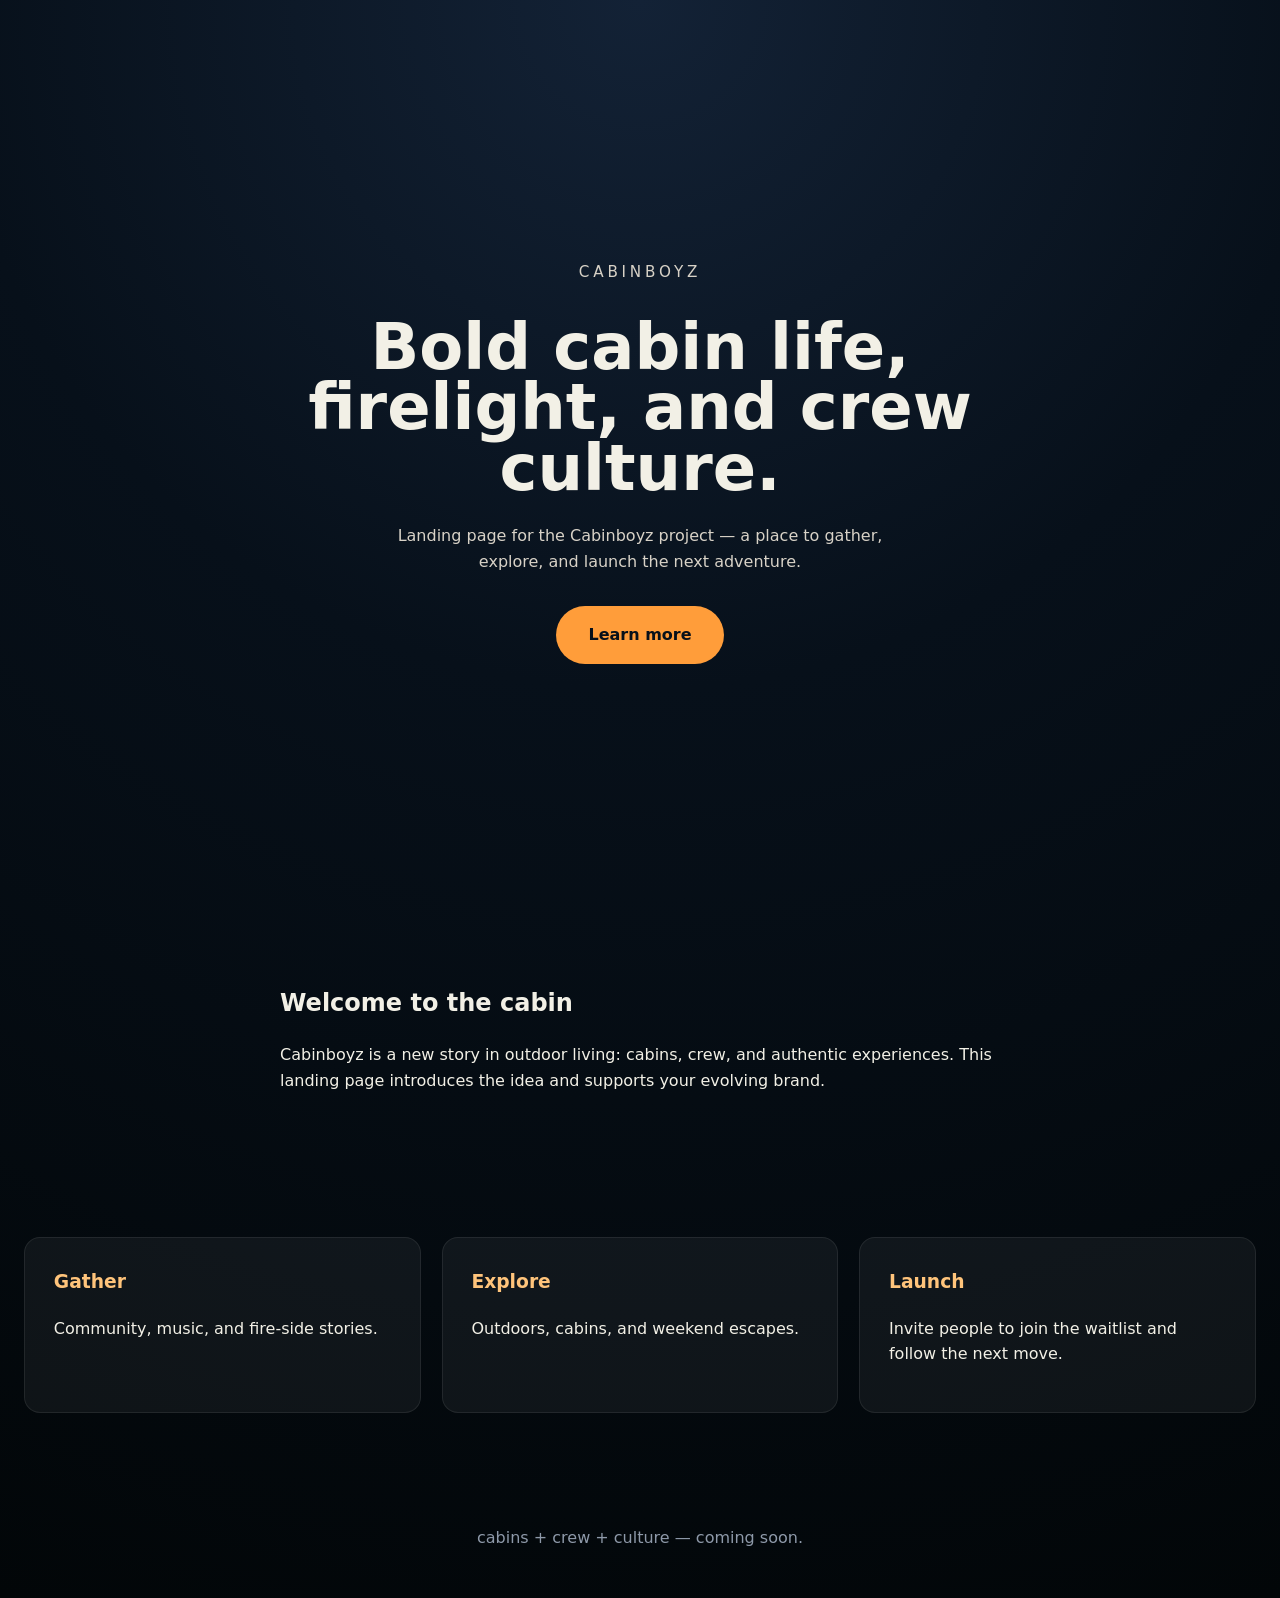
==== index.html @ 88cd2252 "Initial commit" ====
<!DOCTYPE html>
<html lang="en">
<head>
  <meta charset="UTF-8">
  <meta name="viewport" content="width=device-width, initial-scale=1.0">
  <title>Cabinboyz</title>
  <link rel="stylesheet" href="style.css">
</head>
<body>
  <header class="hero">
    <div class="hero-inner">
      <p class="eyebrow">Cabinboyz</p>
      <h1>Bold cabin life, firelight, and crew culture.</h1>
      <p>Landing page for the Cabinboyz project — a place to gather, explore, and launch the next adventure.</p>
      <a class="button" href="#about">Learn more</a>
    </div>
  </header>
  <main>
    <section id="about" class="section">
      <div class="content">
        <h2>Welcome to the cabin</h2>
        <p>Cabinboyz is a new story in outdoor living: cabins, crew, and authentic experiences. This landing page introduces the idea and supports your evolving brand.</p>
      </div>
    </section>
    <section class="cards section">
      <article>
        <h3>Gather</h3>
        <p>Community, music, and fire-side stories.</p>
      </article>
      <article>
        <h3>Explore</h3>
        <p>Outdoors, cabins, and weekend escapes.</p>
      </article>
      <article>
        <h3>Launch</h3>
        <p>Invite people to join the waitlist and follow the next move.</p>
      </article>
    </section>
  </main>
  <footer class="footer">
    <p>cabins + crew + culture — coming soon.</p>
  </footer>
</body>
</html>
---- style.css ----
:root {
  color-scheme: dark;
  color: #f2f0e6;
  background: #07101a;
  font-family: Inter, system-ui, sans-serif;
  line-height: 1.6;
}
* {
  box-sizing: border-box;
}
body {
  margin: 0;
  min-height: 100vh;
  background: radial-gradient(circle at top, #132236 0%, #07101a 40%, #020608 100%);
}
.hero {
  min-height: 100vh;
  display: grid;
  place-items: center;
  text-align: center;
  padding: 4rem 1.5rem;
}
.hero-inner {
  max-width: 760px;
}
.eyebrow {
  margin: 0 0 1rem;
  font-size: 0.95rem;
  letter-spacing: 0.25em;
  text-transform: uppercase;
  color: #ffb86c;
}
h1 {
  margin: 0;
  font-size: clamp(3rem, 5vw, 5rem);
  line-height: 0.95;
}
.hero p {
  margin: 1.5rem auto 2rem;
  max-width: 32rem;
  color: #d8d2c7;
}
.button {
  display: inline-block;
  padding: 1rem 2rem;
  border-radius: 999px;
  background: #ff9d3a;
  color: #07101a;
  font-weight: 700;
  text-decoration: none;
}
.section {
  padding: 4rem 1.5rem;
}
.content {
  max-width: 720px;
  margin: 0 auto;
}
.cards {
  display: grid;
  grid-template-columns: repeat(auto-fit, minmax(220px, 1fr));
  gap: 1.3rem;
}
.cards article {
  padding: 1.8rem;
  background: rgba(255,255,255,0.05);
  border: 1px solid rgba(255,255,255,0.08);
  border-radius: 1rem;
}
.cards h3 {
  margin-top: 0;
  color: #ffc47b;
}
.footer {
  padding: 2rem 1.5rem;
  text-align: center;
  color: #8e99a9;
}
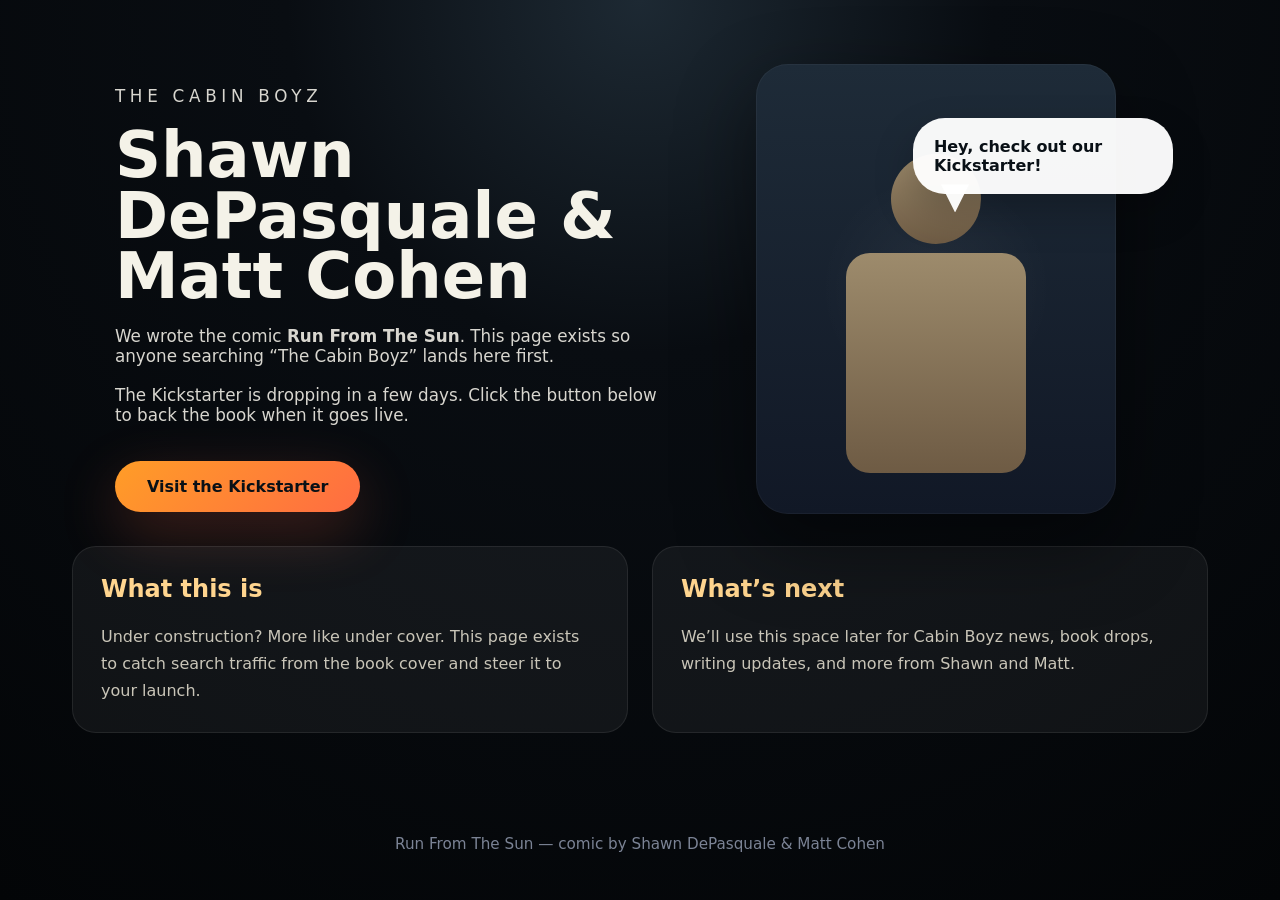
==== commit 4d2562e4: "Update Cabin Boyz landing page for Kickstarter launch" ====
--- a/index.html
+++ b/index.html
@@ -3,42 +3,45 @@
 <head>
   <meta charset="UTF-8">
   <meta name="viewport" content="width=device-width, initial-scale=1.0">
-  <title>Cabinboyz</title>
+  <title>The Cabin Boyz</title>
+  <meta name="description" content="The Cabin Boyz landing page for Shawn DePasquale and Matt Cohen's comic KickStarter launch.">
   <link rel="stylesheet" href="style.css">
 </head>
 <body>
-  <header class="hero">
-    <div class="hero-inner">
-      <p class="eyebrow">Cabinboyz</p>
-      <h1>Bold cabin life, firelight, and crew culture.</h1>
-      <p>Landing page for the Cabinboyz project — a place to gather, explore, and launch the next adventure.</p>
-      <a class="button" href="#about">Learn more</a>
-    </div>
-  </header>
-  <main>
-    <section id="about" class="section">
-      <div class="content">
-        <h2>Welcome to the cabin</h2>
-        <p>Cabinboyz is a new story in outdoor living: cabins, crew, and authentic experiences. This landing page introduces the idea and supports your evolving brand.</p>
+  <div class="page-shell">
+    <header class="hero">
+      <div class="hero-copy">
+        <p class="eyebrow">The Cabin Boyz</p>
+        <h1>Shawn DePasquale &amp; Matt Cohen</h1>
+        <p>We wrote the comic <strong>Run From The Sun</strong>. This page exists so anyone searching&nbsp;“The Cabin Boyz” lands here first.</p>
+        <p class="hero-sub">The Kickstarter is dropping in a few days. Click the button below to back the book when it goes live.</p>
+        <a class="cta-button" href="https://www.kickstarter.com" target="_blank" rel="noopener noreferrer">Visit the Kickstarter</a>
+      </div>
+      <div class="hero-visual">
+        <div class="photo-frame" aria-hidden="true">
+          <div class="photo-shadow"></div>
+          <div class="photo-head"></div>
+          <div class="photo-body"></div>
+        </div>
+        <div class="speech-bubble">
+          <p>Hey, check out our Kickstarter!</p>
+          <span class="bubble-tail"></span>
+        </div>
+      </div>
+    </header>
+    <section class="details">
+      <div class="details-card">
+        <h2>What this is</h2>
+        <p>Under construction? More like under cover. This page exists to catch search traffic from the book cover and steer it to your launch.</p>
+      </div>
+      <div class="details-card">
+        <h2>What’s next</h2>
+        <p>We’ll use this space later for Cabin Boyz news, book drops, writing updates, and more from Shawn and Matt.</p>
       </div>
     </section>
-    <section class="cards section">
-      <article>
-        <h3>Gather</h3>
-        <p>Community, music, and fire-side stories.</p>
-      </article>
-      <article>
-        <h3>Explore</h3>
-        <p>Outdoors, cabins, and weekend escapes.</p>
-      </article>
-      <article>
-        <h3>Launch</h3>
-        <p>Invite people to join the waitlist and follow the next move.</p>
-      </article>
-    </section>
-  </main>
-  <footer class="footer">
-    <p>cabins + crew + culture — coming soon.</p>
-  </footer>
+    <footer class="site-footer">
+      <p>Run From The Sun — comic by Shawn DePasquale &amp; Matt Cohen</p>
+    </footer>
+  </div>
 </body>
 </html>
--- a/style.css
+++ b/style.css
@@ -1,9 +1,8 @@
 :root {
   color-scheme: dark;
-  color: #f2f0e6;
-  background: #07101a;
+  color: #f4f2e8;
+  background: #070b10;
   font-family: Inter, system-ui, sans-serif;
-  line-height: 1.6;
 }
 * {
   box-sizing: border-box;
@@ -11,68 +10,164 @@
 body {
   margin: 0;
   min-height: 100vh;
-  background: radial-gradient(circle at top, #132236 0%, #07101a 40%, #020608 100%);
+  background: radial-gradient(circle at top, #1d2933 0%, #090d12 32%, #030507 100%);
+}
+.page-shell {
+  display: flex;
+  flex-direction: column;
+  min-height: 100vh;
 }
 .hero {
-  min-height: 100vh;
   display: grid;
-  place-items: center;
-  text-align: center;
-  padding: 4rem 1.5rem;
+  grid-template-columns: 1.1fr 0.9fr;
+  gap: 2rem;
+  align-items: center;
+  padding: 4rem 2rem 2rem;
+  max-width: 1200px;
+  margin: 0 auto;
 }
-.hero-inner {
-  max-width: 760px;
+.hero-copy {
+  max-width: 560px;
 }
 .eyebrow {
   margin: 0 0 1rem;
-  font-size: 0.95rem;
-  letter-spacing: 0.25em;
+  font-size: 0.92rem;
+  letter-spacing: 0.28em;
   text-transform: uppercase;
-  color: #ffb86c;
+  color: #e7b65a;
 }
 h1 {
   margin: 0;
-  font-size: clamp(3rem, 5vw, 5rem);
+  font-size: clamp(3rem, 5vw, 4.5rem);
   line-height: 0.95;
 }
-.hero p {
-  margin: 1.5rem auto 2rem;
-  max-width: 32rem;
-  color: #d8d2c7;
+.hero-copy p {
+  margin: 1.2rem 0;
+  font-size: 1.05rem;
+  max-width: 42rem;
+  color: #d8d6cf;
 }
-.button {
-  display: inline-block;
+.hero-sub {
+  color: #b4ad9a;
+}
+.cta-button {
+  display: inline-flex;
+  align-items: center;
+  justify-content: center;
   padding: 1rem 2rem;
-  border-radius: 999px;
-  background: #ff9d3a;
-  color: #07101a;
+  margin-top: 1rem;
+  background: linear-gradient(135deg, #ff9d27 0%, #ff6c42 100%);
+  color: #091016;
   font-weight: 700;
   text-decoration: none;
+  border-radius: 999px;
+  box-shadow: 0 20px 60px rgba(255, 109, 69, 0.24);
 }
-.section {
-  padding: 4rem 1.5rem;
+.hero-visual {
+  display: grid;
+  place-items: center;
+  position: relative;
 }
-.content {
-  max-width: 720px;
+.photo-frame {
+  width: min(360px, 100%);
+  aspect-ratio: 4 / 5;
+  border-radius: 2rem;
+  background: linear-gradient(180deg, #1e2b38 0%, #111826 100%);
+  box-shadow: inset 0 0 0 1px rgba(255,255,255,0.04), 0 30px 80px rgba(0,0,0,0.45);
+  position: relative;
+  overflow: hidden;
+}
+.photo-shadow {
+  position: absolute;
+  inset: 0;
+  background: radial-gradient(circle at center, rgba(255,255,255,0.05), transparent 40%);
+}
+.photo-head,
+.photo-body {
+  position: absolute;
+  left: 50%;
+  transform: translateX(-50%);
+  background: linear-gradient(180deg, #9d8b6c 0%, #6e5b44 100%);
+  border-radius: 999px;
+}
+.photo-head {
+  width: 90px;
+  height: 90px;
+  top: 20%;
+}
+.photo-body {
+  width: 180px;
+  height: 220px;
+  top: 42%;
+  border-radius: 1.5rem;
+}
+.speech-bubble {
+  position: absolute;
+  top: 12%;
+  right: -0.5rem;
+  width: clamp(180px, 100%, 260px);
+  padding: 1.2rem 1.3rem;
+  border-radius: 2rem;
+  background: rgba(255,255,255,0.96);
+  color: #091016;
+  box-shadow: 0 18px 40px rgba(0,0,0,0.24);
+}
+.speech-bubble p {
+  margin: 0;
+  font-weight: 700;
+  font-size: 1rem;
+}
+.bubble-tail {
+  position: absolute;
+  bottom: -18px;
+  left: 1.75rem;
+  width: 28px;
+  height: 28px;
+  background: rgba(255,255,255,0.96);
+  clip-path: polygon(0 0, 100% 0, 50% 100%);
+}
+.details {
+  display: grid;
+  gap: 1.5rem;
+  padding: 0 2rem 3rem;
+  max-width: 1200px;
   margin: 0 auto;
+  grid-template-columns: repeat(auto-fit, minmax(260px, 1fr));
 }
-.cards {
-  display: grid;
-  grid-template-columns: repeat(auto-fit, minmax(220px, 1fr));
-  gap: 1.3rem;
-}
-.cards article {
-  padding: 1.8rem;
+.details-card {
+  padding: 1.75rem;
+  border-radius: 1.5rem;
   background: rgba(255,255,255,0.05);
   border: 1px solid rgba(255,255,255,0.08);
-  border-radius: 1rem;
 }
-.cards h3 {
+.details-card h2 {
   margin-top: 0;
-  color: #ffc47b;
+  color: #ffd58f;
 }
-.footer {
-  padding: 2rem 1.5rem;
+.details-card p {
+  margin: 1rem 0 0;
+  color: #c9c5b8;
+  line-height: 1.7;
+}
+.site-footer {
+  margin-top: auto;
+  padding: 1.5rem 2rem 2rem;
   text-align: center;
-  color: #8e99a9;
+  color: #7b8395;
+  font-size: 0.95rem;
 }
+@media (max-width: 860px) {
+  .hero {
+    grid-template-columns: 1fr;
+    text-align: center;
+  }
+  .hero-copy {
+    margin-bottom: 2rem;
+  }
+  .speech-bubble {
+    top: auto;
+    right: 50%;
+    left: 50%;
+    transform: translateX(50%);
+  }
+}
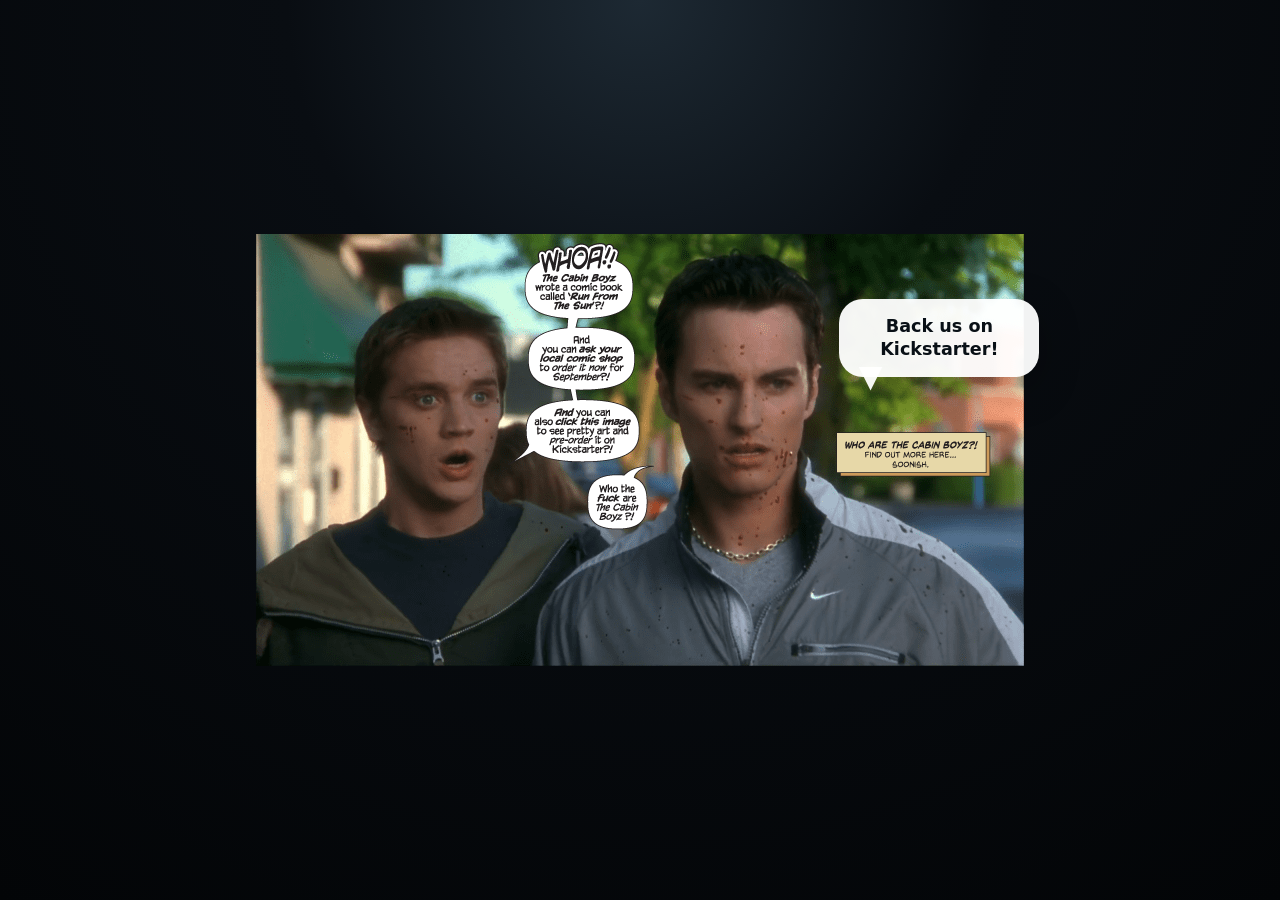
==== commit 7f020777: "landing page" ====
--- a/index.html
+++ b/index.html
@@ -3,45 +3,22 @@
 <head>
   <meta charset="UTF-8">
   <meta name="viewport" content="width=device-width, initial-scale=1.0">
-  <title>The Cabin Boyz</title>
-  <meta name="description" content="The Cabin Boyz landing page for Shawn DePasquale and Matt Cohen's comic KickStarter launch.">
+  <title>The Cabin Boyz - Run From The Sun</title>
+  <meta name="description" content="Back Run From The Sun on Kickstarter by Shawn DePasquale and Matt Cohen.">
   <link rel="stylesheet" href="style.css">
 </head>
 <body>
   <div class="page-shell">
-    <header class="hero">
-      <div class="hero-copy">
-        <p class="eyebrow">The Cabin Boyz</p>
-        <h1>Shawn DePasquale &amp; Matt Cohen</h1>
-        <p>We wrote the comic <strong>Run From The Sun</strong>. This page exists so anyone searching&nbsp;“The Cabin Boyz” lands here first.</p>
-        <p class="hero-sub">The Kickstarter is dropping in a few days. Click the button below to back the book when it goes live.</p>
-        <a class="cta-button" href="https://www.kickstarter.com" target="_blank" rel="noopener noreferrer">Visit the Kickstarter</a>
-      </div>
-      <div class="hero-visual">
-        <div class="photo-frame" aria-hidden="true">
-          <div class="photo-shadow"></div>
-          <div class="photo-head"></div>
-          <div class="photo-body"></div>
-        </div>
-        <div class="speech-bubble">
-          <p>Hey, check out our Kickstarter!</p>
-          <span class="bubble-tail"></span>
+    <a href="https://www.kickstarter.com/projects/devilsdue/devils-due-presents-run-from-the-sun" class="landing-link" target="_blank" rel="noopener noreferrer">
+      <div class="landing-container">
+        <img src="Images/SawaTheCabinBoyz_underconstruction.png" alt="Devon Sawa - Run From The Sun" class="landing-image">
+        <div class="word-balloon">
+          <p>Back us on Kickstarter!</p>
+          <span class="balloon-tail"></span>
         </div>
       </div>
-    </header>
-    <section class="details">
-      <div class="details-card">
-        <h2>What this is</h2>
-        <p>Under construction? More like under cover. This page exists to catch search traffic from the book cover and steer it to your launch.</p>
-      </div>
-      <div class="details-card">
-        <h2>What’s next</h2>
-        <p>We’ll use this space later for Cabin Boyz news, book drops, writing updates, and more from Shawn and Matt.</p>
-      </div>
-    </section>
-    <footer class="site-footer">
-      <p>Run From The Sun — comic by Shawn DePasquale &amp; Matt Cohen</p>
-    </footer>
+    </a>
+
   </div>
 </body>
 </html>
--- a/style.css
+++ b/style.css
@@ -11,163 +11,74 @@
   margin: 0;
   min-height: 100vh;
   background: radial-gradient(circle at top, #1d2933 0%, #090d12 32%, #030507 100%);
+  display: flex;
+  align-items: center;
+  justify-content: center;
 }
 .page-shell {
   display: flex;
   flex-direction: column;
-  min-height: 100vh;
-}
-.hero {
-  display: grid;
-  grid-template-columns: 1.1fr 0.9fr;
-  gap: 2rem;
-  align-items: center;
-  padding: 4rem 2rem 2rem;
-  max-width: 1200px;
-  margin: 0 auto;
-}
-.hero-copy {
-  max-width: 560px;
-}
-.eyebrow {
-  margin: 0 0 1rem;
-  font-size: 0.92rem;
-  letter-spacing: 0.28em;
-  text-transform: uppercase;
-  color: #e7b65a;
-}
-h1 {
-  margin: 0;
-  font-size: clamp(3rem, 5vw, 4.5rem);
-  line-height: 0.95;
-}
-.hero-copy p {
-  margin: 1.2rem 0;
-  font-size: 1.05rem;
-  max-width: 42rem;
-  color: #d8d6cf;
-}
-.hero-sub {
-  color: #b4ad9a;
-}
-.cta-button {
-  display: inline-flex;
   align-items: center;
   justify-content: center;
-  padding: 1rem 2rem;
-  margin-top: 1rem;
-  background: linear-gradient(135deg, #ff9d27 0%, #ff6c42 100%);
+  min-height: 100vh;
+  width: 100%;
+}
+.landing-link {
+  text-decoration: none;
+  cursor: pointer;
+  display: flex;
+  align-items: center;
+  justify-content: center;
+  width: 100%;
+  height: 100%;
+}
+.landing-container {
+  position: relative;
+  display: inline-block;
+  max-width: 90vw;
+  height: auto;
+}
+.landing-image {
+  display: block;
+  width: 100%;
+  height: auto;
+  max-width: 100%;
+}
+.word-balloon {
+  position: absolute;
+  top: 15%;
+  right: -2%;
+  width: clamp(140px, 20vw, 200px);
+  padding: 1rem 1.2rem;
+  border-radius: 1.5rem;
+  background: rgba(255, 255, 255, 0.95);
   color: #091016;
+  box-shadow: 0 12px 40px rgba(0, 0, 0, 0.3);
   font-weight: 700;
-  text-decoration: none;
-  border-radius: 999px;
-  box-shadow: 0 20px 60px rgba(255, 109, 69, 0.24);
+  font-size: clamp(0.9rem, 2vw, 1.1rem);
+  text-align: center;
+  transition: all 0.3s ease;
 }
-.hero-visual {
-  display: grid;
-  place-items: center;
-  position: relative;
+.landing-link:hover .word-balloon {
+  transform: scale(1.08);
+  box-shadow: 0 16px 50px rgba(0, 0, 0, 0.4);
 }
-.photo-frame {
-  width: min(360px, 100%);
-  aspect-ratio: 4 / 5;
-  border-radius: 2rem;
-  background: linear-gradient(180deg, #1e2b38 0%, #111826 100%);
-  box-shadow: inset 0 0 0 1px rgba(255,255,255,0.04), 0 30px 80px rgba(0,0,0,0.45);
-  position: relative;
-  overflow: hidden;
+.word-balloon p {
+  margin: 0;
+  line-height: 1.3;
 }
-.photo-shadow {
+.balloon-tail {
   position: absolute;
-  inset: 0;
-  background: radial-gradient(circle at center, rgba(255,255,255,0.05), transparent 40%);
-}
-.photo-head,
-.photo-body {
-  position: absolute;
-  left: 50%;
-  transform: translateX(-50%);
-  background: linear-gradient(180deg, #9d8b6c 0%, #6e5b44 100%);
-  border-radius: 999px;
-}
-.photo-head {
-  width: 90px;
-  height: 90px;
-  top: 20%;
-}
-.photo-body {
-  width: 180px;
-  height: 220px;
-  top: 42%;
-  border-radius: 1.5rem;
-}
-.speech-bubble {
-  position: absolute;
-  top: 12%;
-  right: -0.5rem;
-  width: clamp(180px, 100%, 260px);
-  padding: 1.2rem 1.3rem;
-  border-radius: 2rem;
-  background: rgba(255,255,255,0.96);
-  color: #091016;
-  box-shadow: 0 18px 40px rgba(0,0,0,0.24);
-}
-.speech-bubble p {
-  margin: 0;
-  font-weight: 700;
-  font-size: 1rem;
-}
-.bubble-tail {
-  position: absolute;
-  bottom: -18px;
-  left: 1.75rem;
-  width: 28px;
-  height: 28px;
-  background: rgba(255,255,255,0.96);
+  bottom: -14px;
+  left: 1.2rem;
+  width: 24px;
+  height: 24px;
+  background: rgba(255, 255, 255, 0.95);
   clip-path: polygon(0 0, 100% 0, 50% 100%);
 }
-.details {
-  display: grid;
-  gap: 1.5rem;
-  padding: 0 2rem 3rem;
-  max-width: 1200px;
-  margin: 0 auto;
-  grid-template-columns: repeat(auto-fit, minmax(260px, 1fr));
-}
-.details-card {
-  padding: 1.75rem;
-  border-radius: 1.5rem;
-  background: rgba(255,255,255,0.05);
-  border: 1px solid rgba(255,255,255,0.08);
-}
-.details-card h2 {
-  margin-top: 0;
-  color: #ffd58f;
-}
-.details-card p {
-  margin: 1rem 0 0;
-  color: #c9c5b8;
-  line-height: 1.7;
-}
-.site-footer {
-  margin-top: auto;
-  padding: 1.5rem 2rem 2rem;
-  text-align: center;
-  color: #7b8395;
-  font-size: 0.95rem;
-}
-@media (max-width: 860px) {
-  .hero {
-    grid-template-columns: 1fr;
-    text-align: center;
-  }
-  .hero-copy {
-    margin-bottom: 2rem;
-  }
-  .speech-bubble {
-    top: auto;
-    right: 50%;
-    left: 50%;
-    transform: translateX(50%);
+@media (max-width: 768px) {
+  .word-balloon {
+    top: 12%;
+    right: -5%;
   }
 }
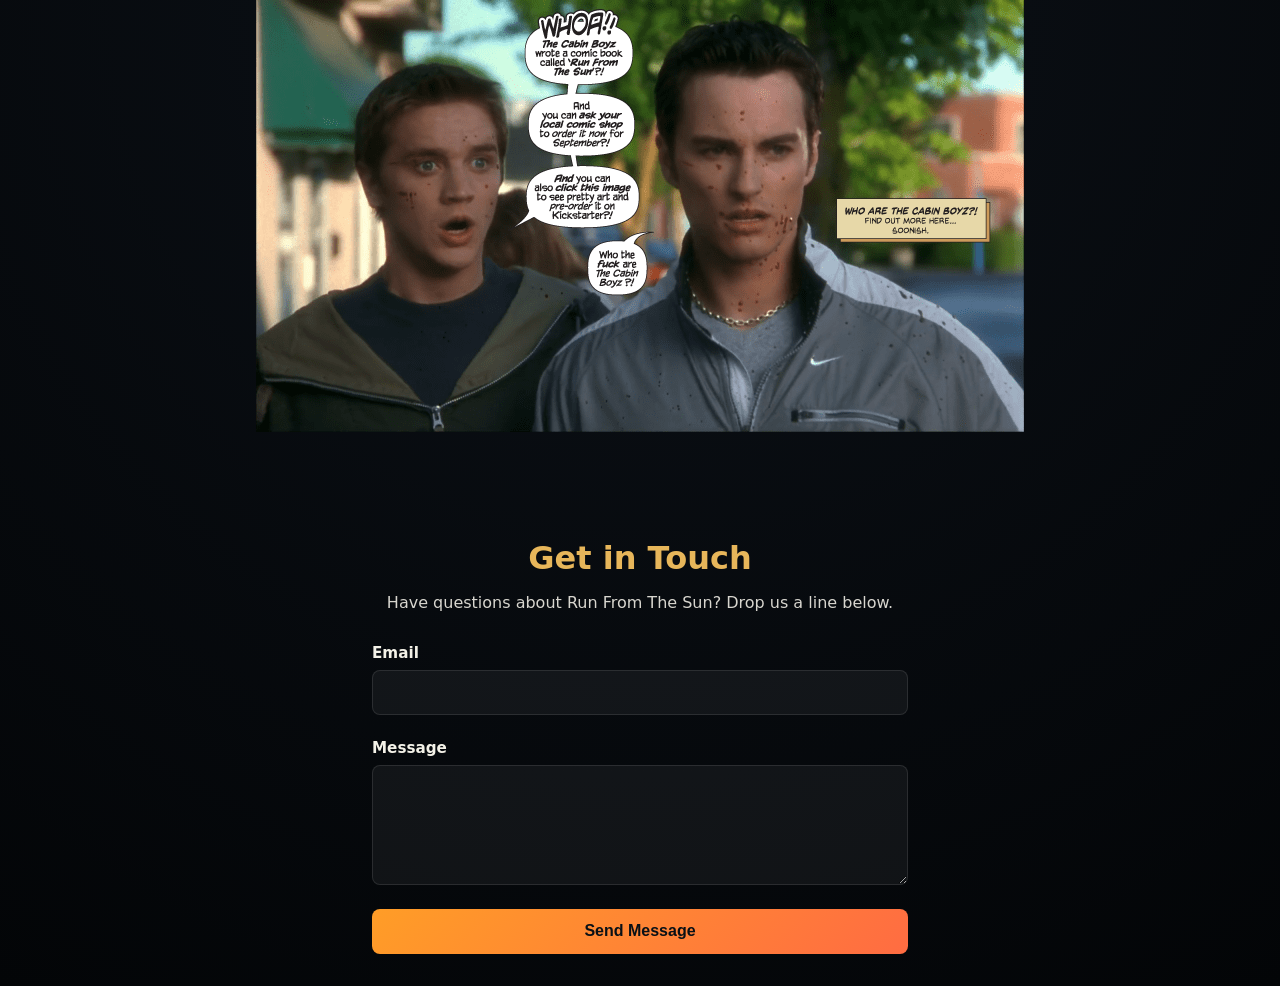
==== commit e3078f93: "updates" ====
--- a/index.html
+++ b/index.html
@@ -12,13 +12,24 @@
     <a href="https://www.kickstarter.com/projects/devilsdue/devils-due-presents-run-from-the-sun" class="landing-link" target="_blank" rel="noopener noreferrer">
       <div class="landing-container">
         <img src="Images/SawaTheCabinBoyz_underconstruction.png" alt="Devon Sawa - Run From The Sun" class="landing-image">
-        <div class="word-balloon">
-          <p>Back us on Kickstarter!</p>
-          <span class="balloon-tail"></span>
-        </div>
       </div>
     </a>
-
+    
+    <section class="contact-section">
+      <h2>Get in Touch</h2>
+      <p>Have questions about Run From The Sun? Drop us a line below.</p>
+      <form action="https://formspree.io/f/maqgpkwg" method="POST" class="contact-form">
+        <div class="form-group">
+          <label for="email">Email</label>
+          <input type="email" id="email" name="email" required>
+        </div>
+        <div class="form-group">
+          <label for="message">Message</label>
+          <textarea id="message" name="message" required></textarea>
+        </div>
+        <button type="submit" class="form-submit">Send Message</button>
+      </form>
+    </section>
   </div>
 </body>
 </html>
--- a/style.css
+++ b/style.css
@@ -33,8 +33,9 @@
   height: 100%;
 }
 .landing-container {
-  position: relative;
-  display: inline-block;
+  display: flex;
+  align-items: center;
+  justify-content: center;
   max-width: 90vw;
   height: auto;
 }
@@ -44,41 +45,99 @@
   height: auto;
   max-width: 100%;
 }
-.word-balloon {
-  position: absolute;
-  top: 15%;
-  right: -2%;
-  width: clamp(140px, 20vw, 200px);
-  padding: 1rem 1.2rem;
-  border-radius: 1.5rem;
-  background: rgba(255, 255, 255, 0.95);
-  color: #091016;
-  box-shadow: 0 12px 40px rgba(0, 0, 0, 0.3);
-  font-weight: 700;
-  font-size: clamp(0.9rem, 2vw, 1.1rem);
-  text-align: center;
-  transition: all 0.3s ease;
-}
-.landing-link:hover .word-balloon {
-  transform: scale(1.08);
-  box-shadow: 0 16px 50px rgba(0, 0, 0, 0.4);
-}
-.word-balloon p {
-  margin: 0;
-  line-height: 1.3;
-}
-.balloon-tail {
-  position: absolute;
-  bottom: -14px;
-  left: 1.2rem;
-  width: 24px;
-  height: 24px;
-  background: rgba(255, 255, 255, 0.95);
-  clip-path: polygon(0 0, 100% 0, 50% 100%);
-}
+
 @media (max-width: 768px) {
   .word-balloon {
     top: 12%;
     right: -5%;
   }
 }
+
+.contact-section {
+  width: 100%;
+  max-width: 600px;
+  margin: 3rem auto 0;
+  padding: 2rem;
+  text-align: center;
+}
+
+.contact-section h2 {
+  font-size: 2rem;
+  margin-bottom: 0.5rem;
+  color: #e7b65a;
+}
+
+.contact-section p {
+  color: #d8d6cf;
+  margin-bottom: 2rem;
+}
+
+.contact-form {
+  display: flex;
+  flex-direction: column;
+  gap: 1.5rem;
+}
+
+.form-group {
+  display: flex;
+  flex-direction: column;
+  align-items: flex-start;
+}
+
+.form-group label {
+  font-weight: 600;
+  margin-bottom: 0.5rem;
+  color: #f4f2e8;
+  font-size: 0.95rem;
+}
+
+.form-group input,
+.form-group textarea {
+  width: 100%;
+  padding: 0.75rem;
+  background: rgba(255, 255, 255, 0.05);
+  border: 1px solid rgba(255, 255, 255, 0.1);
+  border-radius: 0.5rem;
+  color: #f4f2e8;
+  font-family: inherit;
+  font-size: 1rem;
+  transition: all 0.2s ease;
+}
+
+.form-group input::placeholder,
+.form-group textarea::placeholder {
+  color: #7b8395;
+}
+
+.form-group input:focus,
+.form-group textarea:focus {
+  outline: none;
+  border-color: #e7b65a;
+  background: rgba(255, 255, 255, 0.08);
+}
+
+.form-group textarea {
+  resize: vertical;
+  min-height: 120px;
+}
+
+.form-submit {
+  padding: 0.85rem 2rem;
+  background: linear-gradient(135deg, #ff9d27 0%, #ff6c42 100%);
+  color: #091016;
+  font-weight: 700;
+  border: none;
+  border-radius: 0.5rem;
+  cursor: pointer;
+  font-size: 1rem;
+  transition: all 0.3s ease;
+}
+
+.form-submit:hover {
+  transform: translateY(-2px);
+  box-shadow: 0 8px 24px rgba(255, 109, 69, 0.3);
+}
+
+.form-submit:active {
+  transform: translateY(0);
+}
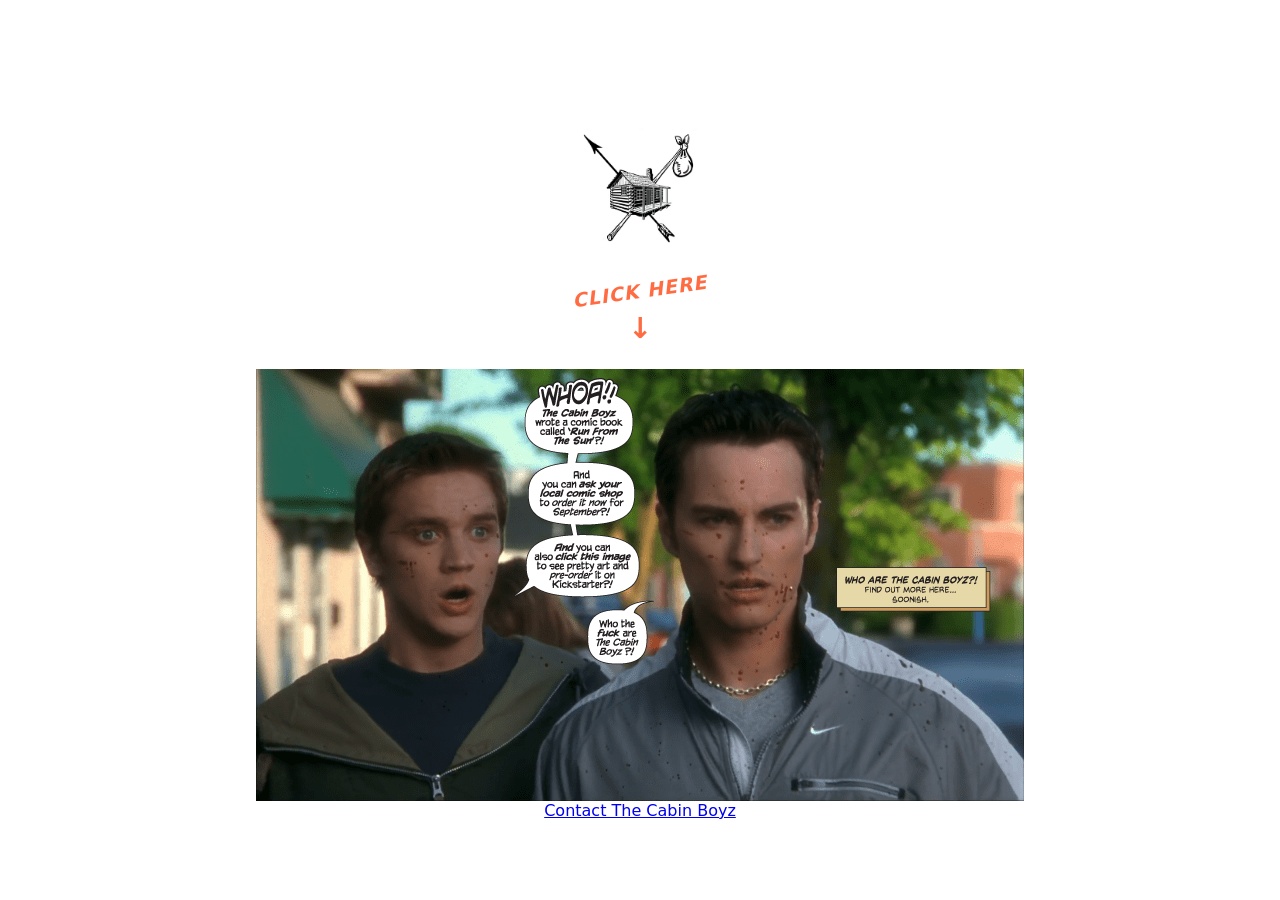
==== commit 9201b5e0: "landing page updates, added logo" ====
--- a/index.html
+++ b/index.html
@@ -5,30 +5,26 @@
   <meta name="viewport" content="width=device-width, initial-scale=1.0">
   <title>The Cabin Boyz - Run From The Sun</title>
   <meta name="description" content="Back Run From The Sun on Kickstarter by Shawn DePasquale and Matt Cohen.">
+  <link rel="icon" href="Images/CabinBoyz_Logo_blank.jpg" type="image/jpeg">
   <link rel="stylesheet" href="style.css">
 </head>
 <body>
   <div class="page-shell">
+    <header class="logo-header">
+      <img src="Images/CabinBoyz_Logo_blank.jpg" alt="The Cabin Boyz" class="logo">
+    </header>
     <a href="https://www.kickstarter.com/projects/devilsdue/devils-due-presents-run-from-the-sun" class="landing-link" target="_blank" rel="noopener noreferrer">
+      <div class="click-indicator">
+        <p class="click-text">CLICK HERE</p>
+        <div class="arrow-down">↓</div>
+      </div>
       <div class="landing-container">
         <img src="Images/SawaTheCabinBoyz_underconstruction.png" alt="Devon Sawa - Run From The Sun" class="landing-image">
       </div>
     </a>
     
-    <section class="contact-section">
-      <h2>Get in Touch</h2>
-      <p>Have questions about Run From The Sun? Drop us a line below.</p>
-      <form action="https://formspree.io/f/maqgpkwg" method="POST" class="contact-form">
-        <div class="form-group">
-          <label for="email">Email</label>
-          <input type="email" id="email" name="email" required>
-        </div>
-        <div class="form-group">
-          <label for="message">Message</label>
-          <textarea id="message" name="message" required></textarea>
-        </div>
-        <button type="submit" class="form-submit">Send Message</button>
-      </form>
+    <section class="contact-cta">
+      <a href="contact.html" class="contact-link">Contact The Cabin Boyz</a>
     </section>
   </div>
 </body>
--- a/style.css
+++ b/style.css
@@ -1,7 +1,7 @@
 :root {
-  color-scheme: dark;
-  color: #f4f2e8;
-  background: #070b10;
+  color-scheme: light;
+  color: #091016;
+  background: #ffffff;
   font-family: Inter, system-ui, sans-serif;
 }
 * {
@@ -10,7 +10,7 @@
 body {
   margin: 0;
   min-height: 100vh;
-  background: radial-gradient(circle at top, #1d2933 0%, #090d12 32%, #030507 100%);
+  background: #ffffff;
   display: flex;
   align-items: center;
   justify-content: center;
@@ -22,11 +22,21 @@
   justify-content: center;
   min-height: 100vh;
   width: 100%;
+  padding-top: 3rem;
+}
+.logo-header {
+  margin-bottom: 2rem;
+}
+.logo {
+  height: 120px;
+  width: auto;
+  display: block;
 }
 .landing-link {
   text-decoration: none;
   cursor: pointer;
   display: flex;
+  flex-direction: column;
   align-items: center;
   justify-content: center;
   width: 100%;
@@ -44,7 +54,59 @@
   width: 100%;
   height: auto;
   max-width: 100%;
-}
+  transition: all 0.3s ease;
+  cursor: pointer;
+}
+
+.landing-link:hover .landing-image {
+  transform: scale(1.05);
+  filter: brightness(1.1);
+  box-shadow: 0 0 40px rgba(255, 109, 69, 0.4);
+}
+
+.click-indicator {
+  display: flex;
+  flex-direction: column;
+  align-items: center;
+  gap: 0.5rem;
+  margin-bottom: 1.5rem;
+  animation: bounce 1.5s ease-in-out infinite;
+}
+
+.click-text {
+  font-size: 1.2rem;
+  font-weight: 900;
+  color: #ff6c42;
+  margin: 0;
+  transform: rotate(-8deg);
+  font-style: italic;
+  letter-spacing: 0.05em;
+  font-family: 'Comic Sans MS', 'Marker Felt', cursive, system-ui;
+}
+
+.arrow-down {
+  font-size: 1.8rem;
+  color: #ff6c42;
+  animation: bounce-arrow 1.5s ease-in-out infinite;
+  font-weight: bold;
+}
+
+@keyframes bounce {
+  0%, 100% {
+    transform: translateY(0);
+  }
+  50% {
+    transform: translateY(-10px);
+  }
+}
+
+@keyframes bounce-arrow {
+  0%, 100% {
+    transform: translateY(0);
+  }
+  50% {
+    transform: translateY(8px);
+  }
 
 @media (max-width: 768px) {
   .word-balloon {
@@ -53,10 +115,57 @@
   }
 }
 
+.contact-cta {
+  margin-top: 2rem;
+}
+
+.contact-link {
+  display: inline-block;
+  padding: 0.85rem 2rem;
+  background: linear-gradient(135deg, #ff9d27 0%, #ff6c42 100%);
+  color: #ffffff;
+  font-weight: 700;
+  text-decoration: none;
+  border-radius: 0.5rem;
+  cursor: pointer;
+  font-size: 1rem;
+  transition: all 0.3s ease;
+}
+
+.contact-link:hover {
+  transform: translateY(-2px);
+  box-shadow: 0 8px 24px rgba(255, 109, 69, 0.3);
+}
+
+.contact-link:active {
+  transform: translateY(0);
+}
+
+.contact-page-header {
+  display: flex;
+  flex-direction: column;
+  align-items: center;
+  gap: 1rem;
+  margin-bottom: 3rem;
+}
+
+.back-link {
+  align-self: flex-start;
+  color: #091016;
+  text-decoration: none;
+  font-weight: 600;
+  transition: color 0.2s ease;
+  margin-bottom: 1rem;
+}
+
+.back-link:hover {
+  color: #ff6c42;
+}
+
 .contact-section {
   width: 100%;
   max-width: 600px;
-  margin: 3rem auto 0;
+  margin: 0 auto;
   padding: 2rem;
   text-align: center;
 }
@@ -64,18 +173,14 @@
 .contact-section h2 {
   font-size: 2rem;
   margin-bottom: 0.5rem;
-  color: #e7b65a;
-}
-
-.contact-section p {
-  color: #d8d6cf;
-  margin-bottom: 2rem;
+  color: #091016;
 }
 
 .contact-form {
   display: flex;
   flex-direction: column;
   gap: 1.5rem;
+  margin-top: 2rem;
 }
 
 .form-group {
@@ -87,7 +192,7 @@
 .form-group label {
   font-weight: 600;
   margin-bottom: 0.5rem;
-  color: #f4f2e8;
+  color: #091016;
   font-size: 0.95rem;
 }
 
@@ -95,10 +200,10 @@
 .form-group textarea {
   width: 100%;
   padding: 0.75rem;
-  background: rgba(255, 255, 255, 0.05);
-  border: 1px solid rgba(255, 255, 255, 0.1);
+  background: #f5f5f5;
+  border: 1px solid #ddd;
   border-radius: 0.5rem;
-  color: #f4f2e8;
+  color: #091016;
   font-family: inherit;
   font-size: 1rem;
   transition: all 0.2s ease;
@@ -106,14 +211,15 @@
 
 .form-group input::placeholder,
 .form-group textarea::placeholder {
-  color: #7b8395;
+  color: #999;
 }
 
 .form-group input:focus,
 .form-group textarea:focus {
   outline: none;
-  border-color: #e7b65a;
-  background: rgba(255, 255, 255, 0.08);
+  border-color: #ff6c42;
+  background: #ffffff;
+  box-shadow: 0 0 0 3px rgba(255, 109, 69, 0.1);
 }
 
 .form-group textarea {
